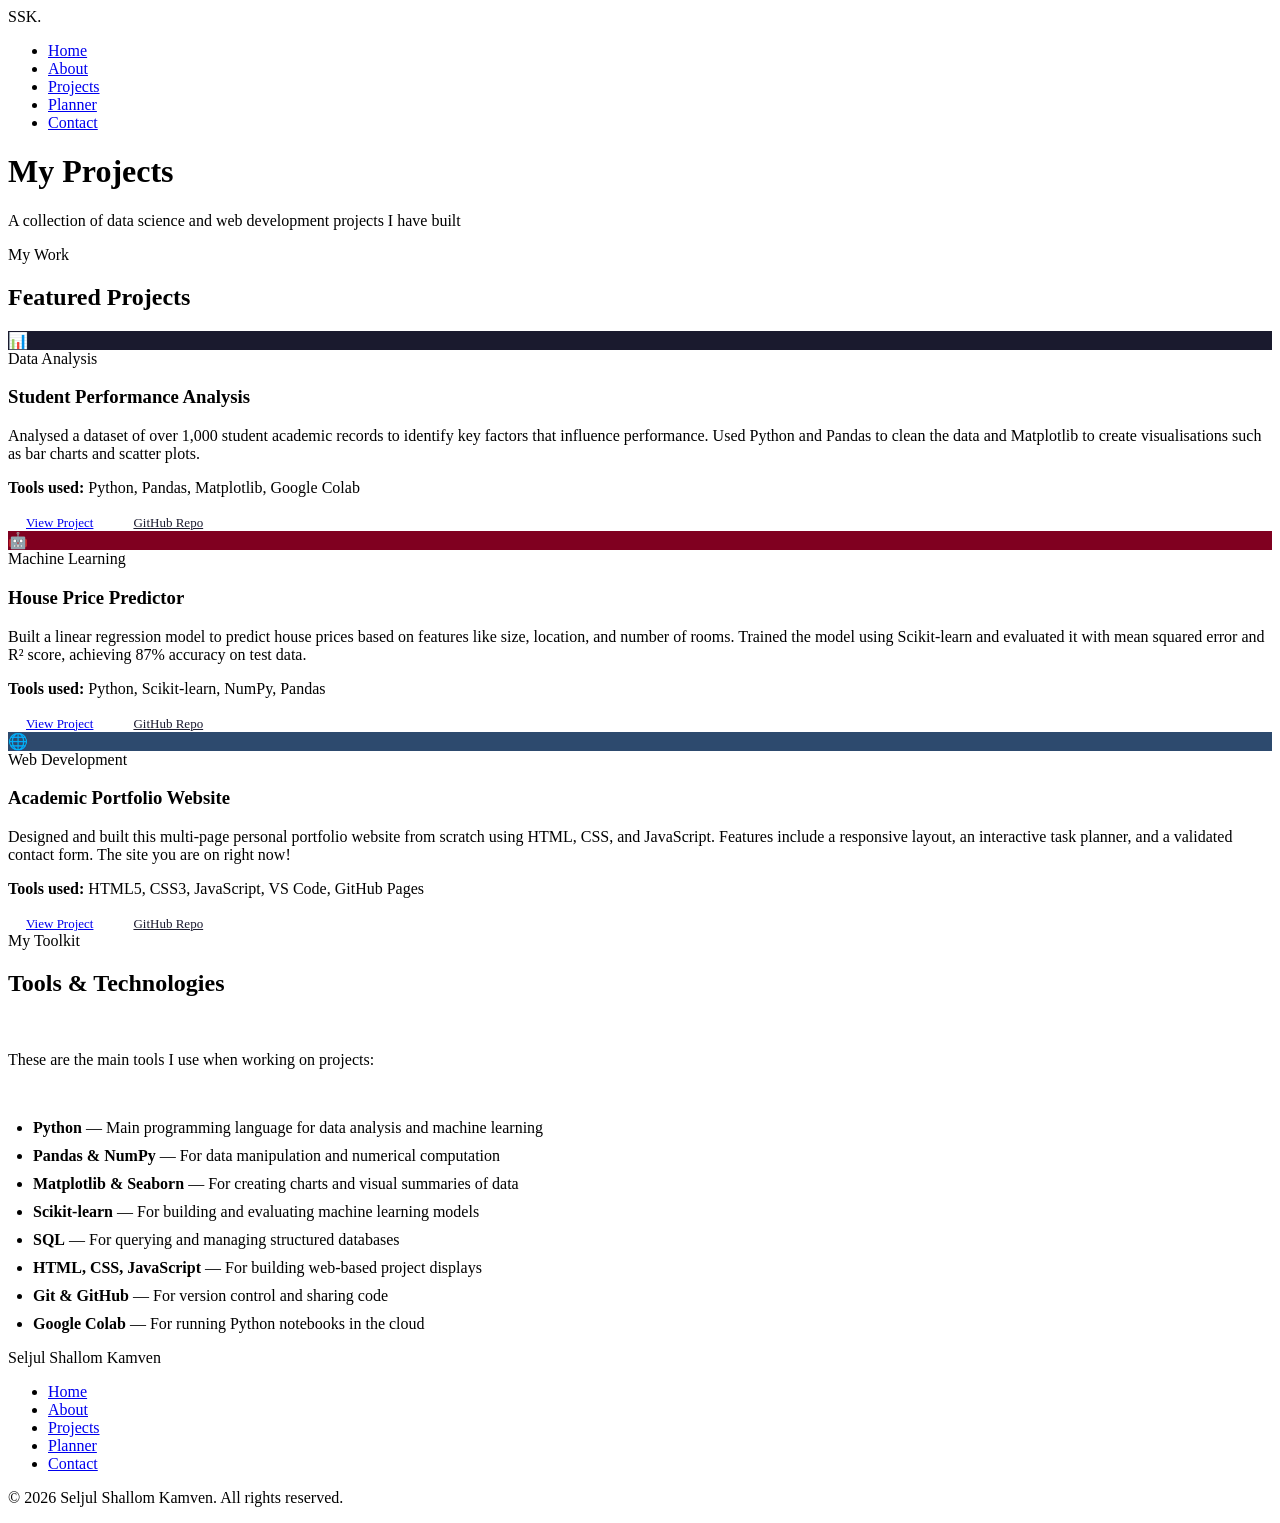
==== projects.html @ 17097c2c "Add files via upload Add portfolio Files" ====
<!DOCTYPE html>
<html lang="en">
<head>
  <meta charset="UTF-8" />
  <meta name="viewport" content="width=device-width, initial-scale=1.0" />
  <title>Projects | Seljul Shallom Kamven</title>
  <link rel="stylesheet" href="css/style.css" />
</head>
<body>

  <!-- NAVIGATION -->
  <nav>
    <div class="logo">SSK<span>.</span></div>
    <ul>
      <li><a href="index.html">Home</a></li>
      <li><a href="about.html">About</a></li>
      <li><a href="projects.html" class="active">Projects</a></li>
      <li><a href="planner.html">Planner</a></li>
      <li><a href="contact.html">Contact</a></li>
    </ul>
  </nav>

  <!-- PAGE BANNER -->
  <div class="page-hero">
    <h1>My Projects</h1>
    <p>A collection of data science and web development projects I have built</p>
  </div>

  <!-- PROJECTS GRID -->
  <section class="section">
    <span class="label">My Work</span>
    <h2>Featured Projects</h2>

    <div class="cards-grid">

      <!-- PROJECT 1 -->
      <article class="card">
        <!-- Project image. Replace with actual screenshot if you have one -->
        <div class="card-img-placeholder" style="background-color: #1a1a2e;">
          📊
        </div>
        <div class="card-body">
          <span class="card-tag">Data Analysis</span>
          <h3>Student Performance Analysis</h3>
          <p>
            Analysed a dataset of over 1,000 student academic records to identify
            key factors that influence performance. Used Python and Pandas to clean
            the data and Matplotlib to create visualisations such as bar charts
            and scatter plots.
          </p>
          <p><strong>Tools used:</strong> Python, Pandas, Matplotlib, Google Colab</p>
          <!-- Simulated link as required by project brief -->
          <a href="#" class="btn" style="font-size: 13px; padding: 8px 18px;">View Project</a>
          <a href="https://github.com" target="_blank" class="btn btn-outline"
             style="font-size: 13px; padding: 8px 18px; color: #1a1a2e; border-color: #1a1a2e;">
            GitHub Repo
          </a>
        </div>
      </article>

      <!-- PROJECT 2 -->
      <article class="card">
        <div class="card-img-placeholder" style="background-color: #800020;">
          🤖
        </div>
        <div class="card-body">
          <span class="card-tag">Machine Learning</span>
          <h3>House Price Predictor</h3>
          <p>
            Built a linear regression model to predict house prices based on
            features like size, location, and number of rooms. Trained the model
            using Scikit-learn and evaluated it with mean squared error and R² score,
            achieving 87% accuracy on test data.
          </p>
          <p><strong>Tools used:</strong> Python, Scikit-learn, NumPy, Pandas</p>
          <a href="#" class="btn" style="font-size: 13px; padding: 8px 18px;">View Project</a>
          <a href="https://github.com" target="_blank" class="btn btn-outline"
             style="font-size: 13px; padding: 8px 18px; color: #1a1a2e; border-color: #1a1a2e;">
            GitHub Repo
          </a>
        </div>
      </article>

      <!-- PROJECT 3 -->
      <article class="card">
        <div class="card-img-placeholder" style="background-color: #2d4a6e;">
          🌐
        </div>
        <div class="card-body">
          <span class="card-tag">Web Development</span>
          <h3>Academic Portfolio Website</h3>
          <p>
            Designed and built this multi-page personal portfolio website from scratch
            using HTML, CSS, and JavaScript. Features include a responsive layout,
            an interactive task planner, and a validated contact form. The site you
            are on right now!
          </p>
          <p><strong>Tools used:</strong> HTML5, CSS3, JavaScript, VS Code, GitHub Pages</p>
          <a href="index.html" class="btn" style="font-size: 13px; padding: 8px 18px;">View Project</a>
          <a href="https://github.com" target="_blank" class="btn btn-outline"
             style="font-size: 13px; padding: 8px 18px; color: #1a1a2e; border-color: #1a1a2e;">
            GitHub Repo
          </a>
        </div>
      </article>

    </div>
  </section>

  <!-- TOOLS I USE (list element) -->
  <section class="section-cream">
    <div class="section-inner">
      <span class="label">My Toolkit</span>
      <h2>Tools & Technologies</h2>
      <br />
      <p>These are the main tools I use when working on projects:</p>
      <br />

      <ul style="list-style: disc; padding-left: 25px; display: flex; flex-direction: column; gap: 10px;">
        <li><strong>Python</strong> — Main programming language for data analysis and machine learning</li>
        <li><strong>Pandas & NumPy</strong> — For data manipulation and numerical computation</li>
        <li><strong>Matplotlib & Seaborn</strong> — For creating charts and visual summaries of data</li>
        <li><strong>Scikit-learn</strong> — For building and evaluating machine learning models</li>
        <li><strong>SQL</strong> — For querying and managing structured databases</li>
        <li><strong>HTML, CSS, JavaScript</strong> — For building web-based project displays</li>
        <li><strong>Git & GitHub</strong> — For version control and sharing code</li>
        <li><strong>Google Colab</strong> — For running Python notebooks in the cloud</li>
      </ul>
    </div>
  </section>

  <!-- FOOTER -->
  <footer>
    <p class="footer-name">Seljul Shallom Kamven</p>
    <ul class="footer-links">
      <li><a href="index.html">Home</a></li>
      <li><a href="about.html">About</a></li>
      <li><a href="projects.html">Projects</a></li>
      <li><a href="planner.html">Planner</a></li>
      <li><a href="contact.html">Contact</a></li>
    </ul>
    <p>&copy; 2026 Seljul Shallom Kamven. All rights reserved.</p>
  </footer>

</body>
</html>
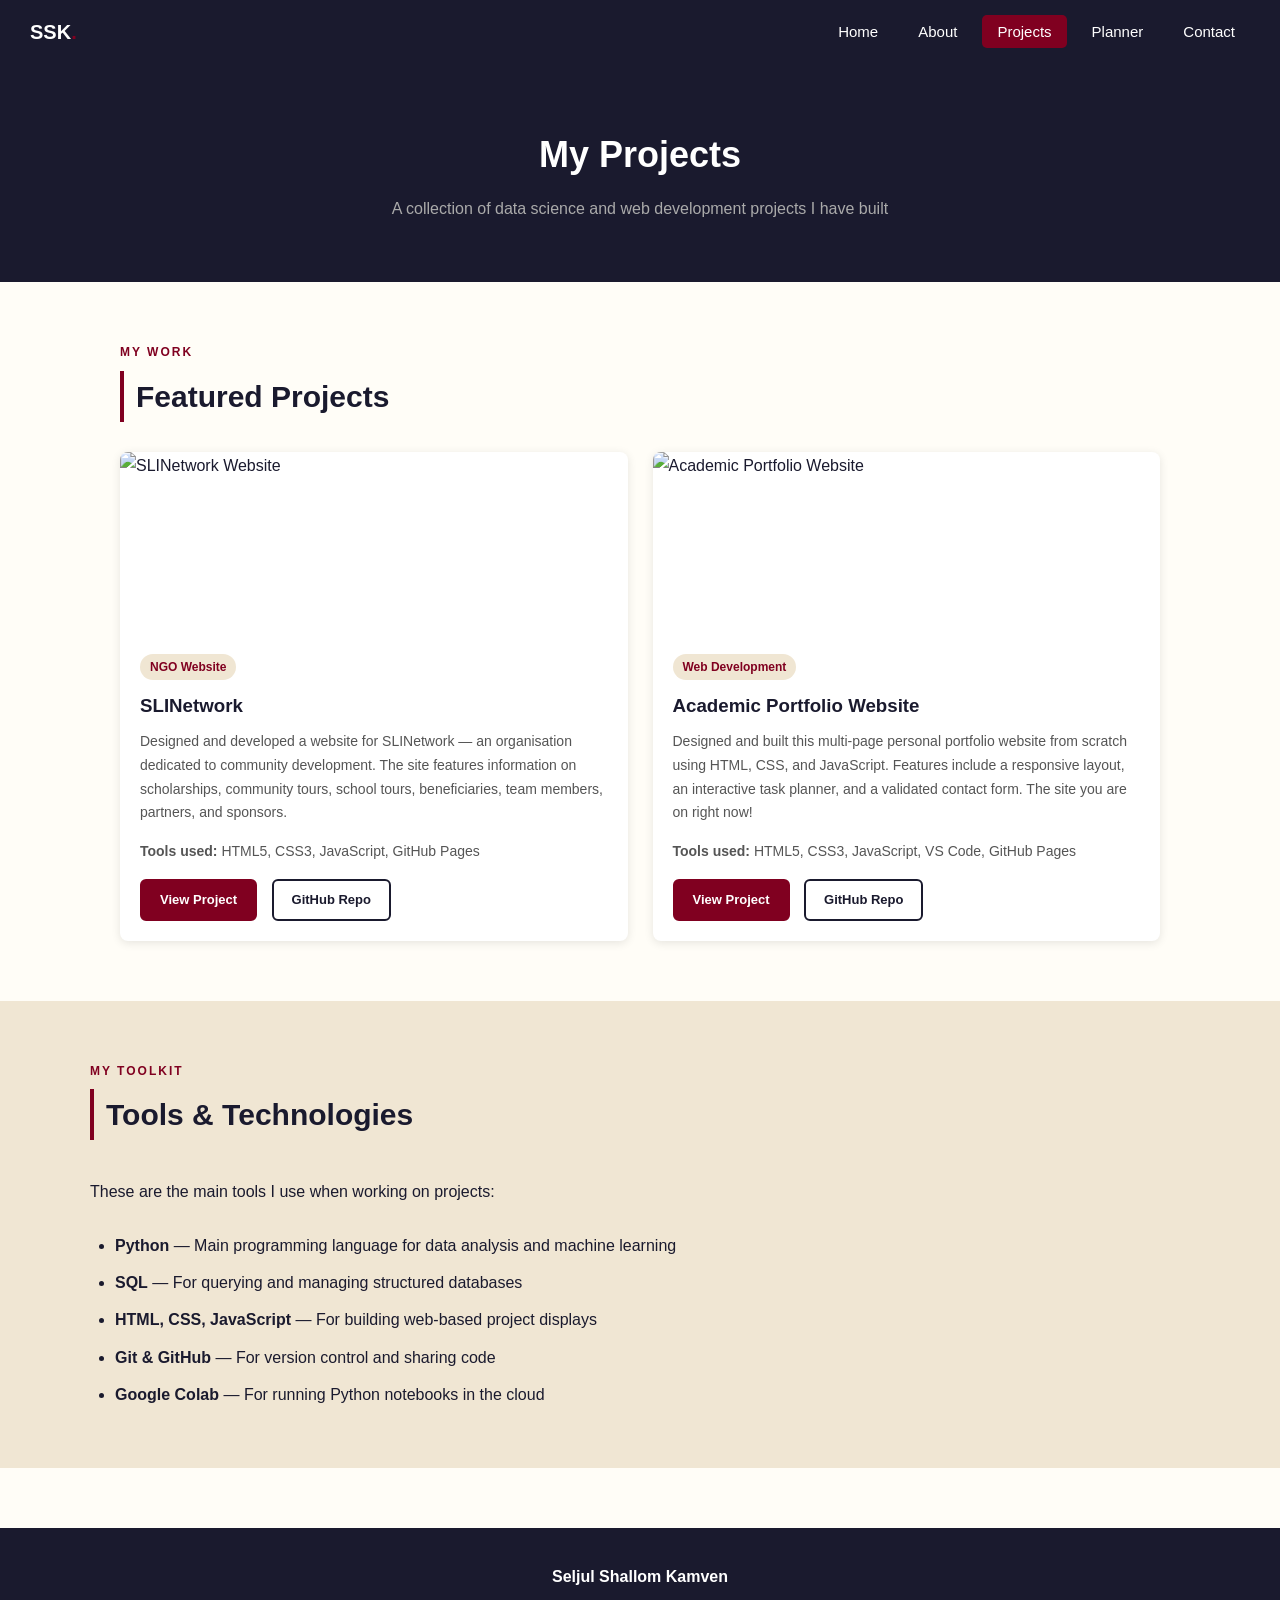
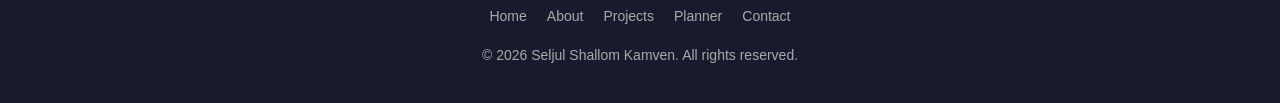
==== commit 8ce2c145: "Revise projects.html with new project entries Updated the projects.html file to include new project " ====
--- a/projects.html
+++ b/projects.html
@@ -33,23 +33,19 @@
 
     <div class="cards-grid">
 
-      <!-- PROJECT 1 -->
+      <!-- PROJECT 1: SLINetwork -->
       <article class="card">
-        <!-- Project image. Replace with actual screenshot if you have one -->
-        <div class="card-img-placeholder" style="background-color: #1a1a2e;">
-          📊
-        </div>
+        <img src="images/SLINetwork.jpg.png" alt="SLINetwork Website" />
         <div class="card-body">
-          <span class="card-tag">Data Analysis</span>
-          <h3>Student Performance Analysis</h3>
+          <span class="card-tag">NGO Website</span>
+          <h3>SLINetwork</h3>
           <p>
-            Analysed a dataset of over 1,000 student academic records to identify
-            key factors that influence performance. Used Python and Pandas to clean
-            the data and Matplotlib to create visualisations such as bar charts
-            and scatter plots.
+            Designed and developed a website for SLINetwork — an organisation dedicated
+            to community development. The site features information on scholarships,
+            community tours, school tours, beneficiaries, team members, partners,
+            and sponsors.
           </p>
-          <p><strong>Tools used:</strong> Python, Pandas, Matplotlib, Google Colab</p>
-          <!-- Simulated link as required by project brief -->
+          <p><strong>Tools used:</strong> HTML5, CSS3, JavaScript, GitHub Pages</p>
           <a href="#" class="btn" style="font-size: 13px; padding: 8px 18px;">View Project</a>
           <a href="https://github.com" target="_blank" class="btn btn-outline"
              style="font-size: 13px; padding: 8px 18px; color: #1a1a2e; border-color: #1a1a2e;">
@@ -58,34 +54,10 @@
         </div>
       </article>
 
-      <!-- PROJECT 2 -->
+      <!-- PROJECT 2: Academic Portfolio -->
       <article class="card">
-        <div class="card-img-placeholder" style="background-color: #800020;">
-          🤖
-        </div>
-        <div class="card-body">
-          <span class="card-tag">Machine Learning</span>
-          <h3>House Price Predictor</h3>
-          <p>
-            Built a linear regression model to predict house prices based on
-            features like size, location, and number of rooms. Trained the model
-            using Scikit-learn and evaluated it with mean squared error and R² score,
-            achieving 87% accuracy on test data.
-          </p>
-          <p><strong>Tools used:</strong> Python, Scikit-learn, NumPy, Pandas</p>
-          <a href="#" class="btn" style="font-size: 13px; padding: 8px 18px;">View Project</a>
-          <a href="https://github.com" target="_blank" class="btn btn-outline"
-             style="font-size: 13px; padding: 8px 18px; color: #1a1a2e; border-color: #1a1a2e;">
-            GitHub Repo
-          </a>
-        </div>
-      </article>
-
-      <!-- PROJECT 3 -->
-      <article class="card">
-        <div class="card-img-placeholder" style="background-color: #2d4a6e;">
-          🌐
-        </div>
+      
+        <img src="Images/Hompage.jpg.png" alt="Academic Portfolio Website" />
         <div class="card-body">
           <span class="card-tag">Web Development</span>
           <h3>Academic Portfolio Website</h3>
@@ -118,9 +90,6 @@
 
       <ul style="list-style: disc; padding-left: 25px; display: flex; flex-direction: column; gap: 10px;">
         <li><strong>Python</strong> — Main programming language for data analysis and machine learning</li>
-        <li><strong>Pandas & NumPy</strong> — For data manipulation and numerical computation</li>
-        <li><strong>Matplotlib & Seaborn</strong> — For creating charts and visual summaries of data</li>
-        <li><strong>Scikit-learn</strong> — For building and evaluating machine learning models</li>
         <li><strong>SQL</strong> — For querying and managing structured databases</li>
         <li><strong>HTML, CSS, JavaScript</strong> — For building web-based project displays</li>
         <li><strong>Git & GitHub</strong> — For version control and sharing code</li>
@@ -143,4 +112,4 @@
   </footer>
 
 </body>
-</html>+</html>
--- a/css/style.css
+++ b/css/style.css
@@ -0,0 +1,559 @@
+/* PORTFOLIO STYLESHEET
+   File: css/style.css
+   This one file styles ALL pages */
+
+/* BASIC RESET
+   Browsers add their own spacing by default.
+   This removes it so we start with a clean slate. */
+* {
+  margin: 0;
+  padding: 0;
+  box-sizing: border-box;
+}
+
+/* BODY (whole page)
+   Sets the font, background colour, and text colour
+   for every page at once. */
+body {
+  font-family: 'Segoe UI', Arial, sans-serif;
+  background-color: #fffdf7;
+  color: #1a1a2e;
+  line-height: 1.7;
+}
+
+/* LINKS */
+a {
+  text-decoration: none;
+  color: inherit;
+}
+
+/* IMAGES */
+img {
+  max-width: 100%;
+  display: block;
+}
+
+/* NAVIGATION BAR*/
+
+nav {
+  background-color: #1a1a2e;
+  padding: 15px 30px;
+  display: flex;
+  align-items: center;
+  justify-content: space-between;
+}
+
+nav .logo {
+  color: white;
+  font-size: 20px;
+  font-weight: bold;
+}
+
+nav .logo span {
+  color: #800020;
+}
+
+nav ul {
+  list-style: none;
+  display: flex;
+  gap: 10px;
+}
+
+nav ul li a {
+  color: white;
+  padding: 8px 15px;
+  border-radius: 5px;
+  font-size: 15px;
+  transition: background-color 0.3s;
+}
+
+nav ul li a:hover {
+  background-color: #800020;
+}
+
+nav ul li a.active {
+  background-color: #800020;
+}
+
+/*HERO SECTION (Homepage only)*/
+
+.hero {
+  background-color: #1a1a2e;
+  color: white;
+  padding: 80px 30px;
+  text-align: center;
+}
+
+.hero h1 {
+  font-size: 42px;
+  margin-bottom: 10px;
+}
+
+.hero h1 span {
+  color: white;
+}
+
+.hero p {
+  font-size: 18px;
+  color: #cccccc;
+  margin-bottom: 30px;
+  max-width: 600px;
+  margin-left: auto;
+  margin-right: auto;
+}
+
+.hero img {
+  width: 160px;
+  height: 160px;
+  border-radius: 50%;
+  object-fit: cover;
+  border: 4px solid white;
+  margin: 0 auto 25px auto;
+}
+
+/* BUTTONS*/
+
+.btn {
+  display: inline-block;
+  padding: 12px 28px;
+  background-color: #800020;
+  color: white;
+  border-radius: 6px;
+  font-size: 15px;
+  font-weight: 600;
+  border: 2px solid #800020;
+  cursor: pointer;
+  transition: background-color 0.3s, color 0.3s;
+  font-family: inherit;
+}
+
+.btn:hover {
+  background-color: #600018;
+  border-color: #600018;
+}
+
+.btn-outline {
+  background-color: transparent;
+  color: white;
+  border: 2px solid white;
+  margin-left: 10px;
+}
+
+.btn-outline:hover {
+  background-color: white;
+  color: #1a1a2e;
+}
+
+/*PAGE SECTIONS*/
+
+.section {
+  padding: 60px 30px;
+  max-width: 1100px;
+  margin: 0 auto;
+}
+
+.section-cream {
+  background-color: #f0e6d3;
+  padding: 60px 30px;
+}
+
+.section-cream .section-inner {
+  max-width: 1100px;
+  margin: 0 auto;
+}
+
+.section h2 {
+  font-size: 30px;
+  color: #1a1a2e;
+  margin-bottom: 10px;
+  border-left: 4px solid #800020;
+  padding-left: 12px;
+}
+
+.section-cream h2 {
+  font-size: 30px;
+  color: #1a1a2e;
+  margin-bottom: 10px;
+  border-left: 4px solid #800020;
+  padding-left: 12px;
+}
+
+.label {
+  font-size: 12px;
+  font-weight: bold;
+  letter-spacing: 2px;
+  text-transform: uppercase;
+  color: #800020;
+  margin-bottom: 8px;
+  display: block;
+}
+
+/*CARDS (Projects page) */
+
+.cards-grid {
+  display: flex;
+  gap: 25px;
+  flex-wrap: wrap;
+  margin-top: 30px;
+}
+
+.card {
+  background-color: white;
+  border-radius: 8px;
+  box-shadow: 0 2px 10px rgba(0, 0, 0, 0.1);
+  overflow: hidden;
+  flex: 1;
+  min-width: 280px;
+  transition: transform 0.3s;
+}
+
+.card:hover {
+  transform: translateY(-5px);
+}
+
+.card img {
+  width: 100%;
+  height: 180px;
+  object-fit: cover;
+}
+
+.card-img-placeholder {
+  width: 100%;
+  height: 180px;
+  display: flex;
+  align-items: center;
+  justify-content: center;
+  font-size: 50px;
+}
+
+.card-body {
+  padding: 20px;
+}
+
+.card-body h3 {
+  color: #1a1a2e;
+  margin-bottom: 8px;
+}
+
+.card-body p {
+  font-size: 14px;
+  color: #555;
+  margin-bottom: 15px;
+}
+
+.card-tag {
+  display: inline-block;
+  background-color: #f0e6d3;
+  color: #800020;
+  font-size: 12px;
+  font-weight: bold;
+  padding: 3px 10px;
+  border-radius: 20px;
+  margin-bottom: 10px;
+}
+
+/* SKILLS BADGES (About page)*/
+
+.skills-list {
+  display: flex;
+  flex-wrap: wrap;
+  gap: 12px;
+  margin-top: 20px;
+}
+
+.skill-badge {
+  background-color: white;
+  border: 2px solid #ddd;
+  color: #1a1a2e;
+  padding: 8px 18px;
+  border-radius: 25px;
+  font-size: 14px;
+  font-weight: 500;
+  transition: border-color 0.3s;
+}
+
+.skill-badge:hover {
+  border-color: #800020;
+}
+
+/*TABLE (About page — education)*/
+
+table {
+  width: 100%;
+  border-collapse: collapse;
+  margin-top: 20px;
+  background-color: white;
+  box-shadow: 0 2px 10px rgba(0,0,0,0.08);
+  border-radius: 8px;
+  overflow: hidden;
+}
+
+table thead {
+  background-color: #1a1a2e;
+  color: white;
+}
+
+table th {
+  padding: 14px 18px;
+  text-align: left;
+  font-size: 14px;
+}
+
+table td {
+  padding: 12px 18px;
+  border-bottom: 1px solid #f0e6d3;
+  font-size: 14px;
+  color: #444;
+}
+
+table tbody tr:hover {
+  background-color: #fffdf7;
+}
+
+/*PLANNER PAGE*/
+
+.planner-box {
+  background-color: white;
+  border-radius: 8px;
+  padding: 30px;
+  box-shadow: 0 2px 10px rgba(0,0,0,0.08);
+  margin-top: 30px;
+}
+
+.task-input-row {
+  display: flex;
+  gap: 10px;
+  margin-bottom: 25px;
+}
+
+.task-input-row input {
+  flex: 1;
+  padding: 12px 15px;
+  border: 2px solid #ddd;
+  border-radius: 6px;
+  font-size: 15px;
+  font-family: inherit;
+  outline: none;
+  transition: border-color 0.3s;
+}
+
+.task-input-row input:focus {
+  border-color: #800020;
+}
+
+.task-item {
+  display: flex;
+  align-items: center;
+  gap: 12px;
+  padding: 14px;
+  border: 1px solid #eee;
+  border-radius: 6px;
+  margin-bottom: 10px;
+  background-color: #fffdf7;
+}
+
+.task-item.done {
+  background-color: #f0e6d3;
+  opacity: 0.7;
+}
+
+.task-item.done .task-text {
+  text-decoration: line-through;
+  color: #999;
+}
+
+.task-text {
+  flex: 1;
+  font-size: 15px;
+}
+
+.task-item input[type="checkbox"] {
+  width: 18px;
+  height: 18px;
+  cursor: pointer;
+  accent-color: #800020;
+}
+
+.delete-btn {
+  background-color: transparent;
+  border: 1px solid #cc0000;
+  color: #cc0000;
+  padding: 5px 12px;
+  border-radius: 5px;
+  cursor: pointer;
+  font-size: 13px;
+  font-family: inherit;
+  transition: background-color 0.3s, color 0.3s;
+}
+
+.delete-btn:hover {
+  background-color: #cc0000;
+  color: white;
+}
+
+.no-tasks {
+  text-align: center;
+  color: #aaa;
+  padding: 30px;
+  font-size: 15px;
+}
+
+/*CONTACT FORM*/
+
+.contact-form {
+  background-color: white;
+  border-radius: 8px;
+  padding: 35px;
+  box-shadow: 0 2px 10px rgba(0,0,0,0.08);
+  max-width: 600px;
+  margin-top: 30px;
+}
+
+.form-group {
+  margin-bottom: 20px;
+}
+
+.form-group label {
+  display: block;
+  font-weight: 600;
+  margin-bottom: 6px;
+  font-size: 14px;
+  color: #1a1a2e;
+}
+
+.form-group input,
+.form-group textarea {
+  width: 100%;
+  padding: 12px 14px;
+  border: 2px solid #ddd;
+  border-radius: 6px;
+  font-size: 15px;
+  font-family: inherit;
+  outline: none;
+  transition: border-color 0.3s;
+}
+
+.form-group input:focus,
+.form-group textarea:focus {
+  border-color: #800020;
+}
+
+.form-group textarea {
+  height: 130px;
+  resize: vertical;
+}
+
+.error-msg {
+  display: none;
+  color: #cc0000;
+  font-size: 13px;
+  margin-top: 5px;
+}
+
+.error-msg.show {
+  display: block;
+}
+
+.form-group input.invalid,
+.form-group textarea.invalid {
+  border-color: #cc0000;
+}
+
+.success-msg {
+  display: none;
+  background-color: #e6f4ea;
+  border: 1px solid #4caf50;
+  color: #2e7d32;
+  padding: 15px 20px;
+  border-radius: 6px;
+  margin-top: 15px;
+  font-size: 15px;
+}
+
+.success-msg.show {
+  display: block;
+}
+
+/*PAGE HERO (inner pages)*/
+
+.page-hero {
+  background-color: #1a1a2e;
+  color: white;
+  padding: 60px 30px;
+  text-align: center;
+}
+
+.page-hero h1 {
+  font-size: 36px;
+  margin-bottom: 10px;
+}
+
+.page-hero p {
+  color: #aaa;
+  font-size: 16px;
+}
+
+/* FOOTER*/
+
+footer {
+  background-color: #1a1a2e;
+  color: #aaa;
+  text-align: center;
+  padding: 35px 30px;
+  margin-top: 60px;
+  font-size: 14px;
+}
+
+footer .footer-name {
+  color: white;
+  font-weight: bold;
+  font-size: 16px;
+  margin-bottom: 8px;
+}
+
+footer .footer-links {
+  display: flex;
+  justify-content: center;
+  gap: 20px;
+  margin: 15px 0;
+  list-style: none;
+}
+
+footer .footer-links a {
+  color: #aaa;
+  transition: color 0.3s;
+}
+
+footer .footer-links a:hover {
+  color: #800020;
+}
+
+/*RESPONSIVE — MOBILE*/
+
+@media (max-width: 768px) {
+  nav {
+    flex-direction: column;
+    gap: 15px;
+  }
+
+  nav ul {
+    flex-wrap: wrap;
+    justify-content: center;
+  }
+
+  .hero h1 {
+    font-size: 28px;
+  }
+
+  .cards-grid {
+    flex-direction: column;
+  }
+
+  .task-input-row {
+    flex-direction: column;
+  }
+
+  .contact-form {
+    padding: 20px;
+  }
+}
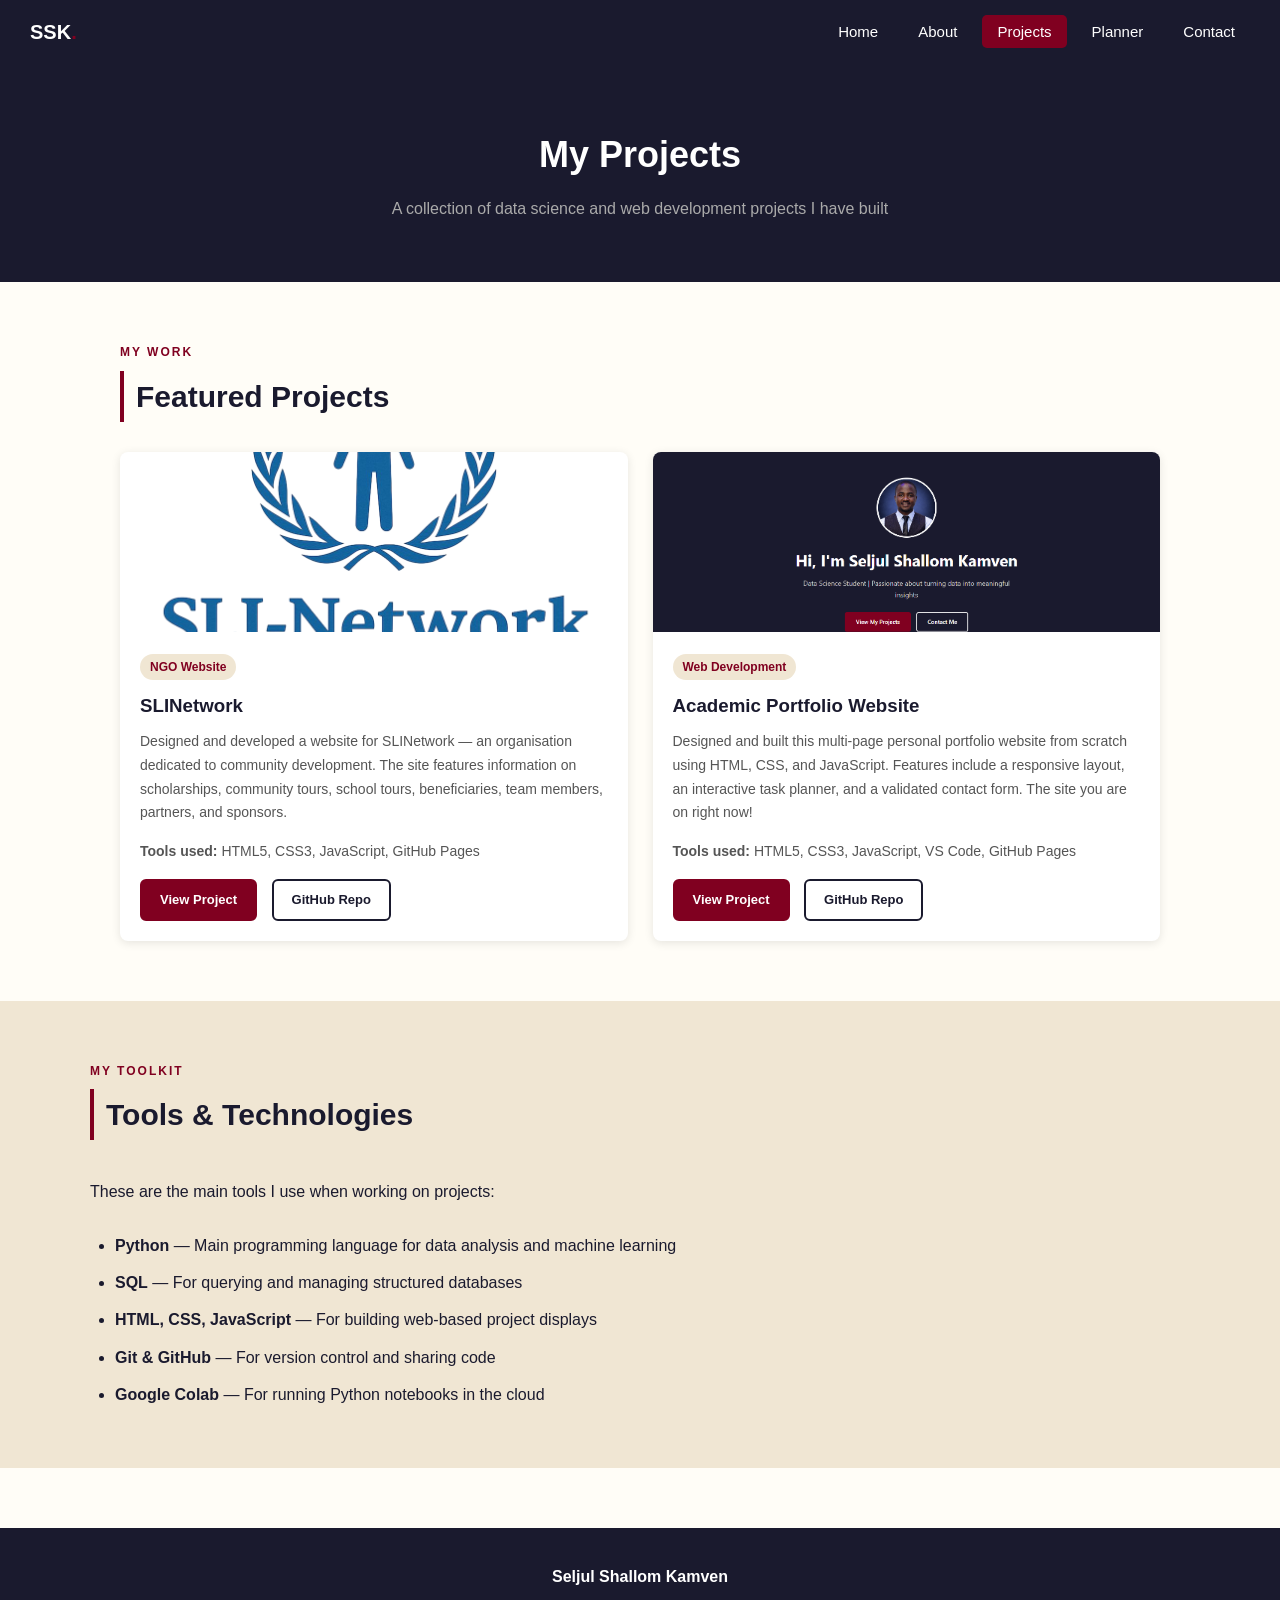
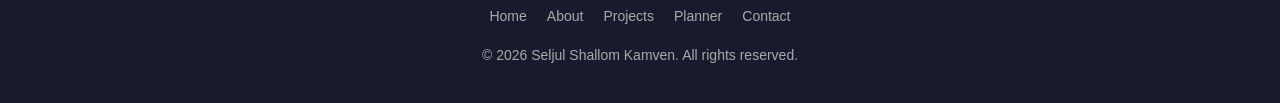
==== commit 6a42ddda: "Fix HTML encoding issues in projects.html" ====
--- a/projects.html
+++ b/projects.html
@@ -57,7 +57,7 @@
       <!-- PROJECT 2: Academic Portfolio -->
       <article class="card">
       
-        <img src="Images/Hompage.jpg.png" alt="Academic Portfolio Website" />
+        <img src="images/Hompage.jpg.png" alt="Academic Portfolio Website" />
         <div class="card-body">
           <span class="card-tag">Web Development</span>
           <h3>Academic Portfolio Website</h3>
